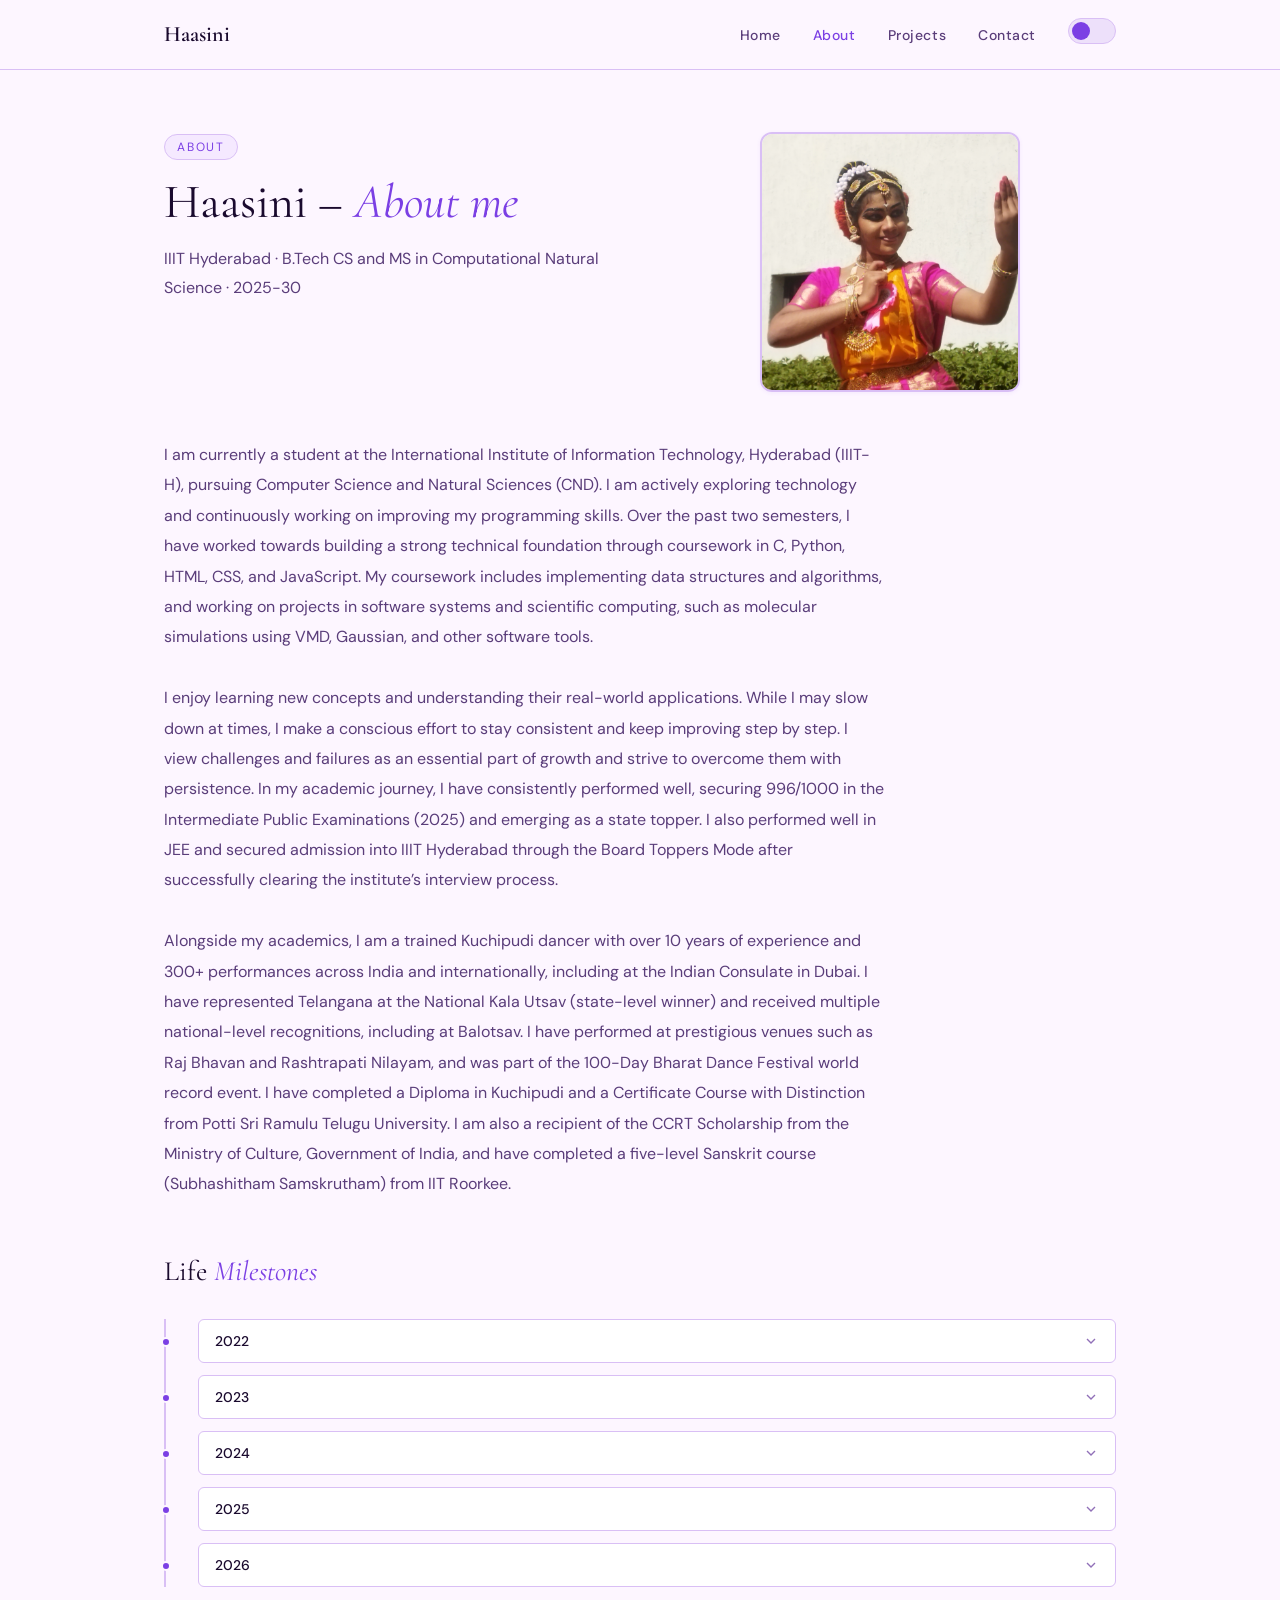
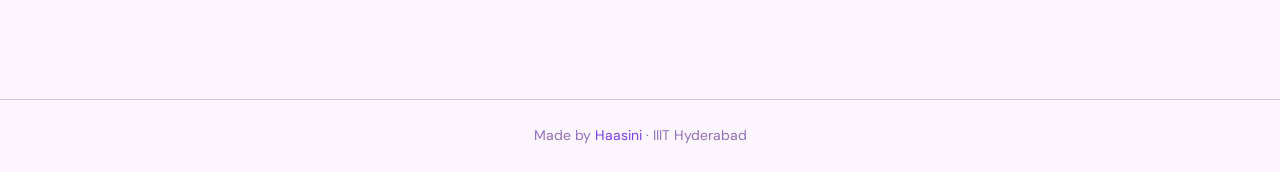
==== about.html @ a5811882 "my personal website" ====
<!DOCTYPE html>
<html lang="en" data-theme="light">
<head>
  <meta charset="UTF-8" />
  <meta name="viewport" content="width=device-width, initial-scale=1.0" />
  <meta name="description" content="About Haasini — CS student, background, and life journey." />
  <title>About — Haasini</title>
  <link rel="stylesheet" href="css/style.css" />
</head>
<body>

  <nav role="navigation" aria-label="Main navigation">
    <div class="nav-inner">
      <a href="index.html" class="nav-logo" aria-label="Home">Haasini</a>
      <ul id="nav-links" class="nav-links" role="list">
        <li><a href="index.html">Home</a></li>
        <li><a href="about.html">About</a></li>
        <li><a href="projects.html">Projects</a></li>
        <li><a href="contact.html">Contact</a></li>
        <li>
          <button class="theme-toggle" id="theme-toggle" aria-label="Toggle dark mode"></button>
        </li>
      </ul>
      <button class="nav-hamburger" id="nav-hamburger" aria-expanded="false" aria-controls="nav-links" aria-label="Open menu">
        <span></span><span></span><span></span>
      </button>
    </div>
  </nav>

  <main>

    <section class="page-hero" aria-labelledby="about-title">
      <div class="page-hero-text">
        <span class="page-tag">About</span>
        <h1 class="page-title" id="about-title">Haasini – <em>About me</em></h1>
        <p style="color: var(--color-text-secondary); font-size: var(--text-base); line-height: 1.8;">
          IIIT Hyderabad · B.Tech CS and MS in Computational Natural Science · 2025-30
        </p>
      </div>
      <div class="about-pfp-wrap">
        <img src="IMG_20221206_122355.jpg" alt="Haasini performing Kuchipudi" class="about-pfp" />
      </div>
    </section>

    <div class="about-body">


      <article class="about-statement reveal" aria-label="Personal statement">
        <p>
          I am currently a student at the International Institute of 
          Information Technology, Hyderabad (IIIT-H), pursuing Computer
           Science and Natural Sciences (CND). I am actively exploring technology and 
           continuously working on improving my programming skills. Over the past two 
           semesters, I have worked towards building a strong technical foundation through
            coursework in C, Python, HTML, CSS, and JavaScript. My coursework includes
             implementing data structures and algorithms, and working on projects in software 
             systems and scientific computing, such as molecular simulations
              using VMD, Gaussian, and other software tools.
        </p>
        <br>
        <p>
I enjoy learning new concepts and understanding
 their real-world applications. While I may slow down at times, I make a conscious 
 effort to stay consistent and keep improving step by step. I view challenges and 
 failures as an essential part of growth and strive to overcome them with persistence.

In my academic journey, I have consistently performed well, securing 996/1000 in
 the Intermediate Public Examinations (2025) and emerging as a state topper. I also
  performed well in JEE and secured admission into IIIT Hyderabad through the Board 
  Toppers Mode after successfully clearing the institute’s interview process.
        </p>
        <br>
        <p>
          Alongside my academics, I am a trained Kuchipudi dancer with over 10 years
           of experience and 300+ performances across India and internationally, including
            at the Indian Consulate in Dubai. I have represented Telangana at the National
             Kala Utsav (state-level winner) and received multiple national-level recognitions,
              including at Balotsav. I have performed at prestigious venues such as Raj Bhavan
               and Rashtrapati Nilayam, and was part of the 100-Day Bharat Dance Festival world 
               record event. I have completed a Diploma in Kuchipudi and a Certificate Course 
               with Distinction from Potti Sri Ramulu Telugu University. I am also a recipient
                of the CCRT Scholarship from the Ministry of Culture, Government of India, and 
                have completed a five-level Sanskrit course (Subhashitham Samskrutham) from IIT Roorkee.
        </p>
      </article>

    
      <section class="timeline-section reveal" aria-labelledby="timeline-title">
        <h2 id="timeline-title">Life <em style="font-style:italic; color:var(--color-accent)">Milestones</em></h2>
        


        <ul class="timeline-list" role="list">

          <li class="timeline-item" aria-expanded="false">
            <button data-timeline="1" aria-controls="tl-body-1">
              
              <span>2022</span>
              <svg class="timeline-chevron" width="16" height="16" viewBox="0 0 24 24" fill="none" stroke="currentColor" stroke-width="2" aria-hidden="true"><path d="M6 9l6 6 6-6"/></svg>
            </button>
            <div class="timeline-body" id="tl-body-1" role="region" aria-label="Born in Hyderabad details">
              <div class="timeline-body-inner">
              Selected for CCRT scholorship from Ministry of Culture,GOI.
              Also, Honoured by Cabinet Minister Kishan Reddy for winning state first prize in Essay writing competition.
              </div>
            </div>
          </li>

          <li class="timeline-item" aria-expanded="false">
            <button data-timeline="2" aria-controls="tl-body-2">

              <span>2023</span>
              <svg class="timeline-chevron" width="16" height="16" viewBox="0 0 24 24" fill="none" stroke="currentColor" stroke-width="2" aria-hidden="true"><path d="M6 9l6 6 6-6"/></svg>
            </button>
            <div class="timeline-body" id="tl-body-2" role="region" aria-label="First line of code details">
              <div class="timeline-body-inner">
Performed at Indian Consulate oF Dubai.
                Completed my 10th grade with 10 CGPA.And also finished Certificate course in Kuchipudi with Distinction
              </div>
            </div>
          </li>

          <li class="timeline-item" aria-expanded="false">
            <button data-timeline="3" aria-controls="tl-body-3">

              <span>2024</span>
              <svg class="timeline-chevron" width="16" height="16" viewBox="0 0 24 24" fill="none" stroke="currentColor" stroke-width="2" aria-hidden="true"><path d="M6 9l6 6 6-6"/></svg>
            </button>
            <div class="timeline-body" id="tl-body-3" role="region" aria-label="Olympiad details">
              <div class="timeline-body-inner">
                Started preperation for competitive examinations like JEE during my Intermediate first year.
                Performed in various states including Kerala,New Delhi,Andhra Pradesh,
                 Maharastra in prestigious events like National Level Kalautsav-2024, Thrissur Dance festival etc.           </div>
            </div>
          </li>

          <li class="timeline-item" aria-expanded="false">
            <button data-timeline="4" aria-controls="tl-body-4">
              <span>2025</span>
              <svg class="timeline-chevron" width="16" height="16" viewBox="0 0 24 24" fill="none" stroke="currentColor" stroke-width="2" aria-hidden="true"><path d="M6 9l6 6 6-6"/></svg>
            </button>
            <div class="timeline-body" id="tl-body-4" role="region" aria-label="IIIT Hyderabad details">
              <div class="timeline-body-inner">
Achieved state topper distinction in Intermediate Public Examinations (2025) with a score of 996/1000.
Secured admission into IIIT Hyderabad (CND) through the Board Toppers Mode after successfully clearing the institute’s interview process.
I started my journey in computer science and coding with curiosity and determination.
              </div>
            </div>
          </li>

          <li class="timeline-item" aria-expanded="false">
            <button data-timeline="5" aria-controls="tl-body-5">

              <span>2026</span>
              <svg class="timeline-chevron" width="16" height="16" viewBox="0 0 24 24" fill="none" stroke="currentColor" stroke-width="2" aria-hidden="true"><path d="M6 9l6 6 6-6"/></svg>
            </button>
            <div class="timeline-body" id="tl-body-5" role="region" aria-label="Open source contribution details">
              <div class="timeline-body-inner">
                Although I initially faced challenges in learning programming languages,
                 I gradually overcame them through persistent effort. Over time, I developed
                 \ a genuine interest in coding and began exploring small projects and 
                 practicing data structures and algorithms to strengthen my skills.
              </div>
            </div>
          </li>

        </ul>
      </section>

    </div>
  </main>

  <footer>
    <p>Made by <a href="about.html">Haasini</a> · IIIT Hyderabad </p>
  </footer>

  <script src="js/nav.js"></script>
  <script src="js/about.js"></script>
  <script>
    initTheme();
    initNav();
    initTimeline();
    initScrollReveal();
  </script>
</body>
</html>
---- css/style.css ----
@import url('https://fonts.googleapis.com/css2?family=Cormorant+Garamond:ital,wght@0,400;0,600;1,400&family=DM+Sans:wght@300;400;500&display=swap');

:root {

  --color-bg:             #fdf6ff;
  --color-surface:        #f5e9ff;
  --color-surface-alt:    #ede0fa;
  --color-border:         #d9bff5;
  --color-text-primary:   #1a0a2e;
  --color-text-secondary: #5a3d7a;
  --color-text-muted:     #9070b8;
  --color-accent:         #7b3fe4;
  --color-accent-soft:    #c084fc;
  --color-pink:           #f472b6;
  --color-pink-soft:      #fce7f3;
  --color-link:           #7b3fe4;
  --color-nav-bg:         rgba(253, 246, 255, 0.92);
  --color-card-bg:        #ffffff;
  --color-tag-bg:         #ede0fa;
  --color-tag-text:       #6d28d9;
  --color-success:        #10b981;


  --text-xs:   0.75rem;
  --text-sm:   0.875rem;
  --text-base: 1rem;
  --text-lg:   1.125rem;
  --text-xl:   1.375rem;
  --text-2xl:  1.75rem;
  --text-3xl:  2.25rem;
  --text-4xl:  3rem;
  --text-5xl:  4rem;

  --space-1:  0.25rem;
  --space-2:  0.5rem;
  --space-3:  0.75rem;
  --space-4:  1rem;
  --space-6:  1.5rem;
  --space-8:  2rem;
  --space-10: 2.5rem;
  --space-12: 3rem;
  --space-16: 4rem;
  --space-24: 6rem;

  --radius-sm:   6px;
  --radius-md:   12px;
  --radius-lg:   18px;
  --radius-pill: 999px;
  --shadow-sm:   0 1px 4px rgba(123, 63, 228, 0.07);
  --shadow-md:   0 3px 12px rgba(123, 63, 228, 0.11);
  --transition-theme: background-color 500ms ease, color 500ms ease,
                      border-color 500ms ease, box-shadow 500ms ease;
  --font-display: 'Cormorant Garamond', serif;
  --font-body:    'DM Sans', sans-serif;
}

[data-theme="dark"] {
  --color-bg:             #0e0818;
  --color-surface:        #1a1028;
  --color-surface-alt:    #241535;
  --color-border:         #3d2260;
  --color-text-primary:   #f0e6ff;
  --color-text-secondary: #c4a8e8;
  --color-text-muted:     #8b6baa;
  --color-accent:         #a855f7;
  --color-accent-soft:    #d8b4fe;
  --color-pink:           #f9a8d4;
  --color-pink-soft:      #3d1a2e;
  --color-link:           #c084fc;
  --color-nav-bg:         rgba(14, 8, 24, 0.92);
  --color-card-bg:        #1a1028;
  --color-tag-bg:         #2d1a4a;
  --color-tag-text:       #c084fc;
  --color-success:        #34d399;
}


*, *::before, *::after { box-sizing: border-box; margin: 0; padding: 0; }

html { scroll-behavior: smooth; font-size: 16px; }

body {
  font-family: var(--font-body);
  font-size: var(--text-base);
  line-height: 1.7;
  color: var(--color-text-primary);
  background-color: var(--color-bg);
  transition: var(--transition-theme);
  min-height: 100vh;
}

img { max-width: 100%; height: auto; display: block; }
a { color: var(--color-link); text-decoration: none; }
a:hover { text-decoration: underline; }
ul { list-style: none; }
button { cursor: pointer; font-family: var(--font-body); border: none; background: none; }

:focus-visible {
  outline: 2px solid var(--color-accent);
  outline-offset: 3px;
  border-radius: var(--radius-sm);
}


.container {
  max-width: 1000px;
  margin: 0 auto;
  padding: 0 var(--space-6);
}

nav {
  position: fixed;
  top: 0; left: 0; right: 0;
  z-index: 100;
  background: var(--color-nav-bg);
  backdrop-filter: blur(10px);
  -webkit-backdrop-filter: blur(10px);
  border-bottom: 1px solid var(--color-border);
  transition: var(--transition-theme);
}

.nav-inner {
  display: flex;
  align-items: center;
  justify-content: space-between;
  padding: var(--space-4) var(--space-6);
  max-width: 1000px;
  margin: 0 auto;
}

.nav-logo {
  font-family: var(--font-display);
  font-size: var(--text-xl);
  font-weight: 600;
  color: var(--color-text-primary);
  text-decoration: none;
}

.nav-links {
  display: flex;
  align-items: center;
  gap: var(--space-8);
}

.nav-links a {
  font-size: var(--text-sm);
  font-weight: 500;
  color: var(--color-text-secondary);
  letter-spacing: 0.04em;
  text-decoration: none;
  transition: color 200ms ease;
}

.nav-links a:hover,
.nav-links a.active { color: var(--color-accent); }

.theme-toggle {
  width: 48px;
  height: 26px;
  border-radius: var(--radius-pill);
  background: var(--color-surface-alt);
  border: 1px solid var(--color-border);
  position: relative;
  transition: background 500ms ease, border-color 500ms ease;
}

.theme-toggle::after {
  content: '';
  position: absolute;
  top: 3px; left: 3px;
  width: 18px; height: 18px;
  border-radius: 50%;
  background: var(--color-accent);
  transition: transform 500ms ease;
}

[data-theme="dark"] .theme-toggle::after { transform: translateX(22px); }

.nav-hamburger {
  display: none;
  flex-direction: column;
  gap: 5px;
  padding: var(--space-2);
}

.nav-hamburger span {
  display: block;
  width: 22px; height: 2px;
  background: var(--color-text-primary);
  transition: all 250ms ease;
}


main { padding-top: 68px; }


.hero {
  max-width: 1000px;
  margin: 0 auto;
  padding: var(--space-16) var(--space-6) var(--space-12);
  display: grid;
  grid-template-columns: 1fr 1fr;
  gap: var(--space-12);
  align-items: center;
  animation: fadeIn 0.5s ease both;
}

.hero-greeting {
  font-size: var(--text-sm);
  font-weight: 500;
  letter-spacing: 0.12em;
  text-transform: uppercase;
  color: var(--color-accent);
  margin-bottom: var(--space-3);
}

.hero-name {
  font-family: var(--font-display);
  font-size: clamp(2.5rem, 6vw, var(--text-5xl));
  font-weight: 400;
  line-height: 1.1;
  color: var(--color-text-primary);
  margin-bottom: var(--space-3);
}

.hero-name em { font-style: italic; color: var(--color-accent); }

.hero-typed-wrap {
  font-size: var(--text-lg);
  font-family: var(--font-display);
  color: var(--color-text-secondary);
  min-height: 2rem;
  margin-bottom: var(--space-6);
}

.typed-cursor {
  display: inline-block;
  width: 2px;
  height: 1em;
  background: var(--color-pink);
  margin-left: 2px;
  vertical-align: middle;
  animation: blink 1s step-end infinite;
}

@keyframes blink {
  0%, 100% { opacity: 1; }
  50%       { opacity: 0; }
}

.hero-desc {
  font-size: var(--text-base);
  color: var(--color-text-secondary);
  max-width: 440px;
  line-height: 1.8;
  margin-bottom: var(--space-8);
}

.hero-cta {
  display: flex;
  gap: var(--space-4);
  flex-wrap: wrap;
}

.hero-image-wrap {
  display: flex;
  justify-content: center;
}

.hero-avatar {
  width: 300px; height: 300px;
  border-radius: var(--radius-lg);
  object-fit: cover;
  border: 2px solid var(--color-border);
  box-shadow: var(--shadow-md);
}

.hero-avatar-placeholder {
  width: 300px; height: 300px;
  border-radius: var(--radius-lg);
  background: var(--color-surface);
  border: 2px solid var(--color-border);
  display: flex;
  align-items: center;
  justify-content: center;
  flex-direction: column;
  gap: var(--space-3);
}

.hero-avatar-placeholder svg { opacity: 0.35; color: var(--color-accent); }
.hero-avatar-placeholder span { font-size: var(--text-sm); color: var(--color-text-muted); }


.btn {
  display: inline-flex;
  align-items: center;
  gap: var(--space-2);
  padding: 0.6rem 1.4rem;
  border-radius: var(--radius-pill);
  font-size: var(--text-sm);
  font-weight: 500;
  transition: opacity 180ms ease, box-shadow 180ms ease;
  text-decoration: none;
}

.btn:hover { opacity: 0.82; text-decoration: none; }

.btn-primary {
  background: var(--color-accent);
  color: #fff;
  box-shadow: 0 2px 8px rgba(123, 63, 228, 0.22);
}

.btn-outline {
  border: 1.5px solid var(--color-border);
  color: var(--color-text-primary);
}

.btn-outline:hover {
  border-color: var(--color-accent);
  color: var(--color-accent);
  opacity: 1;
}


.section-label {
  font-size: var(--text-xs);
  letter-spacing: 0.18em;
  text-transform: uppercase;
  color: var(--color-accent);
  font-weight: 500;
  margin-bottom: var(--space-2);
}

.section-title {
  font-family: var(--font-display);
  font-size: var(--text-3xl);
  font-weight: 400;
  color: var(--color-text-primary);
  margin-bottom: var(--space-8);
  line-height: 1.2;
}

.section-title em { font-style: italic; color: var(--color-accent); }


.skills-section {
  background: var(--color-surface);
  padding: var(--space-16) var(--space-6);
  transition: var(--transition-theme);
}

.skills-grid {
  display: grid;
  grid-template-columns: repeat(3, 1fr);
  gap: var(--space-6);
  max-width: 1000px;
  margin: 0 auto;
}

.skill-card {
  background: var(--color-card-bg);
  border: 1px solid var(--color-border);
  border-radius: var(--radius-md);
  padding: var(--space-6);
  transition: box-shadow 200ms ease, var(--transition-theme);
}

.skill-card:hover { box-shadow: var(--shadow-md); }
.skill-icon { font-size: 1.6rem; margin-bottom: var(--space-3); }

.skill-name {
  font-family: var(--font-display);
  font-size: var(--text-xl);
  font-weight: 400;
  color: var(--color-text-primary);
  margin-bottom: var(--space-2);
}

.skill-desc { font-size: var(--text-sm); color: var(--color-text-muted); line-height: 1.6; }


.featured-section {
  padding: var(--space-16) var(--space-6);
  max-width: 1000px;
  margin: 0 auto;
}

.featured-grid {
  display: grid;
  grid-template-columns: 2fr 1fr;
  grid-template-rows: auto auto;
  gap: var(--space-6);
}


.project-card {
  background: var(--color-card-bg);
  border: 1px solid var(--color-border);
  border-radius: var(--radius-md);
  padding: var(--space-6);
  display: flex;
  flex-direction: column;
  gap: var(--space-3);
  transition: box-shadow 200ms ease, var(--transition-theme);
}

.project-card:hover { box-shadow: var(--shadow-md); }
.project-card.hidden { display: none; }

.project-number {
  font-family: var(--font-display);
  font-size: var(--text-2xl);
  font-weight: 300;
  color: var(--color-border);
  line-height: 1;
}

.project-title {
  font-family: var(--font-display);
  font-size: var(--text-xl);
  font-weight: 400;
  color: var(--color-text-primary);
}

.project-desc { font-size: var(--text-sm); color: var(--color-text-secondary); line-height: 1.7; flex: 1; }

.project-tags { display: flex; flex-wrap: wrap; gap: var(--space-2); }

.tag {
  font-size: var(--text-xs);
  font-weight: 500;
  padding: 2px 10px;
  border-radius: var(--radius-pill);
  background: var(--color-tag-bg);
  color: var(--color-tag-text);
  transition: var(--transition-theme);
}

.project-meta {
  display: flex;
  flex-direction: column;
  gap: var(--space-3);
  padding-top: var(--space-4);
  border-top: 1px solid var(--color-border);
}

.project-meta-item { font-size: var(--text-xs); color: var(--color-text-muted); line-height: 1.6; }

.project-meta-item strong {
  color: var(--color-text-secondary);
  display: block;
  margin-bottom: 2px;
  font-size: var(--text-sm);
}


.page-hero {
  padding: var(--space-16) var(--space-6) var(--space-12);
  max-width: 1000px;
  margin: 0 auto;
  display: grid;
  grid-template-columns: 1fr 1fr;
  gap: var(--space-12);
  align-items: start;
  animation: fadeIn 0.5s ease both;
}

.page-tag {
  display: inline-block;
  font-size: var(--text-xs);
  letter-spacing: 0.15em;
  text-transform: uppercase;
  color: var(--color-accent);
  background: var(--color-surface);
  border: 1px solid var(--color-border);
  padding: 2px 12px;
  border-radius: var(--radius-pill);
  margin-bottom: var(--space-4);
}

.page-title {
  font-family: var(--font-display);
  font-size: var(--text-4xl);
  font-weight: 400;
  line-height: 1.1;
  color: var(--color-text-primary);
  margin-bottom: var(--space-4);
}

.page-title em { font-style: italic; color: var(--color-accent); }

.about-pfp-wrap { display: flex; justify-content: center; }

.about-pfp {
  width: 260px; height: 260px;
  border-radius: var(--radius-md);
  object-fit: cover;
  border: 2px solid var(--color-border);
  box-shadow: var(--shadow-sm);
}

.about-pfp-placeholder {
  width: 260px; height: 260px;
  border-radius: var(--radius-md);
  background: var(--color-surface);
  border: 2px solid var(--color-border);
  display: flex;
  align-items: center;
  justify-content: center;
  flex-direction: column;
  gap: var(--space-3);
}

.about-pfp-placeholder svg { opacity: 0.4; color: var(--color-accent); }
.about-pfp-placeholder span { font-size: var(--text-sm); color: var(--color-text-muted); }


.about-body {
  padding: 0 var(--space-6) var(--space-16);
  max-width: 1000px;
  margin: 0 auto;
}

.about-statement {
  font-size: var(--text-base);
  line-height: 1.9;
  color: var(--color-text-secondary);
  max-width: 720px;
  margin-bottom: var(--space-12);
}

.timeline-section { margin-bottom: var(--space-12); }

.timeline-section h2 {
  font-family: var(--font-display);
  font-size: var(--text-2xl);
  font-weight: 400;
  color: var(--color-text-primary);
  margin-bottom: var(--space-6);
}

.timeline-list {
  border-left: 2px solid var(--color-border);
  padding-left: var(--space-8);
}

.timeline-item { position: relative; margin-bottom: var(--space-3); }

.timeline-item::before {
  content: '';
  position: absolute;
  left: calc(-1 * var(--space-8) - 5px);
  top: 18px;
  width: 10px; height: 10px;
  border-radius: 50%;
  background: var(--color-accent);
  border: 2px solid var(--color-bg);
}

.timeline-item button {
  width: 100%;
  text-align: left;
  padding: var(--space-3) var(--space-4);
  background: var(--color-card-bg);
  border: 1px solid var(--color-border);
  border-radius: var(--radius-sm);
  color: var(--color-text-primary);
  font-size: var(--text-sm);
  font-weight: 500;
  display: flex;
  align-items: center;
  gap: var(--space-3);
  transition: border-color 180ms ease;
}

.timeline-item button:hover { border-color: var(--color-accent); }

.timeline-year {
  font-size: var(--text-xs);
  letter-spacing: 0.08em;
  color: var(--color-accent);
  flex-shrink: 0;
  min-width: 36px;
}

.timeline-chevron {
  margin-left: auto;
  transition: transform 300ms ease;
  color: var(--color-text-muted);
  flex-shrink: 0;
}

.timeline-item[aria-expanded="true"] .timeline-chevron { transform: rotate(180deg); }

.timeline-body { max-height: 0; overflow: hidden; transition: max-height 400ms ease; }

.timeline-body-inner {
  padding: var(--space-3) var(--space-4);
  font-size: var(--text-sm);
  color: var(--color-text-secondary);
  line-height: 1.7;
  border: 1px solid var(--color-border);
  border-top: none;
  border-radius: 0 0 var(--radius-sm) var(--radius-sm);
  background: var(--color-surface);
}


.projects-hero {
  padding: var(--space-16) var(--space-6) var(--space-8);
  max-width: 1000px;
  margin: 0 auto;
  animation: fadeIn 0.5s ease both;
}

.filter-bar {
  display: flex;
  flex-wrap: wrap;
  gap: var(--space-2);
  align-items: center;
  padding: 0 var(--space-6);
  max-width: 1000px;
  margin: 0 auto var(--space-6);
}

.filter-label { font-size: var(--text-sm); color: var(--color-text-muted); font-weight: 500; }

.filter-btn {
  padding: 4px 14px;
  border-radius: var(--radius-pill);
  font-size: var(--text-sm);
  border: 1.5px solid var(--color-border);
  color: var(--color-text-secondary);
  background: transparent;
  transition: border-color 180ms ease, color 180ms ease, background 180ms ease;
}

.filter-btn:hover { border-color: var(--color-accent); color: var(--color-accent); }
.filter-btn.active { background: var(--color-accent); border-color: var(--color-accent); color: #fff; }

.filter-clear {
  padding: 4px 14px;
  border-radius: var(--radius-pill);
  font-size: var(--text-sm);
  color: var(--color-pink);
  border: 1.5px solid var(--color-pink);
  background: transparent;
  transition: all 180ms ease;
  display: none;
}

.filter-clear.visible { display: inline-flex; }
.filter-clear:hover { background: var(--color-pink); color: #fff; }

.projects-grid {
  display: grid;
  grid-template-columns: repeat(2, 1fr);
  gap: var(--space-6);
  padding: 0 var(--space-6);
  max-width: 1000px;
  margin: 0 auto var(--space-16);
}


.contact-wrap {
  padding: var(--space-16) var(--space-6);
  max-width: 1000px;
  margin: 0 auto;
  display: grid;
  grid-template-columns: 1fr 1.3fr;
  gap: var(--space-12);
  align-items: start;
  animation: fadeIn 0.5s ease both;
}

.contact-links { display: flex; flex-direction: column; gap: var(--space-3); margin-top: var(--space-6); }

.contact-link {
  display: flex;
  align-items: center;
  gap: var(--space-3);
  padding: var(--space-3) var(--space-4);
  background: var(--color-card-bg);
  border: 1px solid var(--color-border);
  border-radius: var(--radius-sm);
  color: var(--color-text-secondary);
  font-size: var(--text-sm);
  transition: border-color 180ms ease, color 180ms ease;
  text-decoration: none;
}

.contact-link:hover { border-color: var(--color-accent); color: var(--color-accent); text-decoration: none; }

.contact-link-icon {
  width: 32px; height: 32px;
  border-radius: var(--radius-sm);
  background: var(--color-surface);
  display: flex;
  align-items: center;
  justify-content: center;
  flex-shrink: 0;
}

.contact-form-wrap h2 {
  font-family: var(--font-display);
  font-size: var(--text-2xl);
  font-weight: 400;
  color: var(--color-text-primary);
  margin-bottom: var(--space-6);
}

.contact-form {
  background: var(--color-card-bg);
  border: 1px solid var(--color-border);
  border-radius: var(--radius-md);
  padding: var(--space-6);
  display: flex;
  flex-direction: column;
  gap: var(--space-5);
}

.form-group { display: flex; flex-direction: column; gap: var(--space-2); }

.form-group label { font-size: var(--text-sm); font-weight: 500; color: var(--color-text-secondary); }

.form-group input,
.form-group textarea {
  padding: var(--space-3) var(--space-4);
  background: var(--color-surface);
  border: 1.5px solid var(--color-border);
  border-radius: var(--radius-sm);
  color: var(--color-text-primary);
  font-family: var(--font-body);
  font-size: var(--text-sm);
  transition: border-color 180ms ease;
  resize: vertical;
}

.form-group input:focus,
.form-group textarea:focus { outline: none; border-color: var(--color-accent); }

.form-group input.error,
.form-group textarea.error { border-color: #ef4444; }

.form-error { font-size: var(--text-xs); color: #ef4444; display: none; }
.form-error.visible { display: block; }

.form-success {
  display: none;
  flex-direction: column;
  align-items: center;
  gap: var(--space-4);
  padding: var(--space-12);
  text-align: center;
}

.form-success.visible { display: flex; }
.form-success svg { color: var(--color-success); }
.form-success h3 { font-family: var(--font-display); font-size: var(--text-2xl); font-weight: 400; }
.form-success p { color: var(--color-text-muted); font-size: var(--text-sm); }


footer {
  border-top: 1px solid var(--color-border);
  padding: var(--space-6);
  text-align: center;
  color: var(--color-text-muted);
  font-size: var(--text-sm);
  transition: var(--transition-theme);
}

footer a { color: var(--color-accent); }


.reveal { opacity: 0; transition: opacity 500ms ease; }
.reveal.visible { opacity: 1; }

@keyframes fadeIn {
  from { opacity: 0; }
  to   { opacity: 1; }
}


@media (prefers-reduced-motion: reduce) {
  *, *::before, *::after {
    animation-duration: 0.01ms !important;
    animation-iteration-count: 1 !important;
    transition-duration: 0.01ms !important;
  }
  .reveal { opacity: 1; }
}


@media (max-width: 768px) {
  .nav-links {
    display: none;
    position: fixed;
    top: 64px; left: 0; right: 0;
    background: var(--color-nav-bg);
    backdrop-filter: blur(10px);
    flex-direction: column;
    gap: 0;
    border-bottom: 1px solid var(--color-border);
    padding: var(--space-3) 0;
  }
  .nav-links.open { display: flex; }
  .nav-links a { padding: var(--space-3) var(--space-6); width: 100%; }
  .nav-hamburger { display: flex; }

  .hero {
    grid-template-columns: 1fr;
    padding: var(--space-10) var(--space-6) var(--space-8);
    gap: var(--space-8);
    text-align: center;
  }
  .hero-cta { justify-content: center; }
  .hero-desc { margin: 0 auto var(--space-6); }
  .hero-avatar, .hero-avatar-placeholder { width: 200px; height: 200px; }

  .skills-grid        { grid-template-columns: 1fr; }
  .featured-grid      { grid-template-columns: 1fr; }
  .projects-grid      { grid-template-columns: 1fr; }
  .page-hero          { grid-template-columns: 1fr; }
  .contact-wrap       { grid-template-columns: 1fr; }

  .section-title { font-size: var(--text-2xl); }
  .page-title    { font-size: var(--text-3xl); }
}


@media (min-width: 1024px) {
  .featured-grid .project-card:first-child {
    grid-column: 1;
    grid-row: 1 / 3;
  }
  .featured-grid .project-card:nth-child(2) {
    grid-column: 2;
    grid-row: 1;
  }
  .featured-grid .project-card:nth-child(3) {
    grid-column: 2;
    grid-row: 2;
  }
}
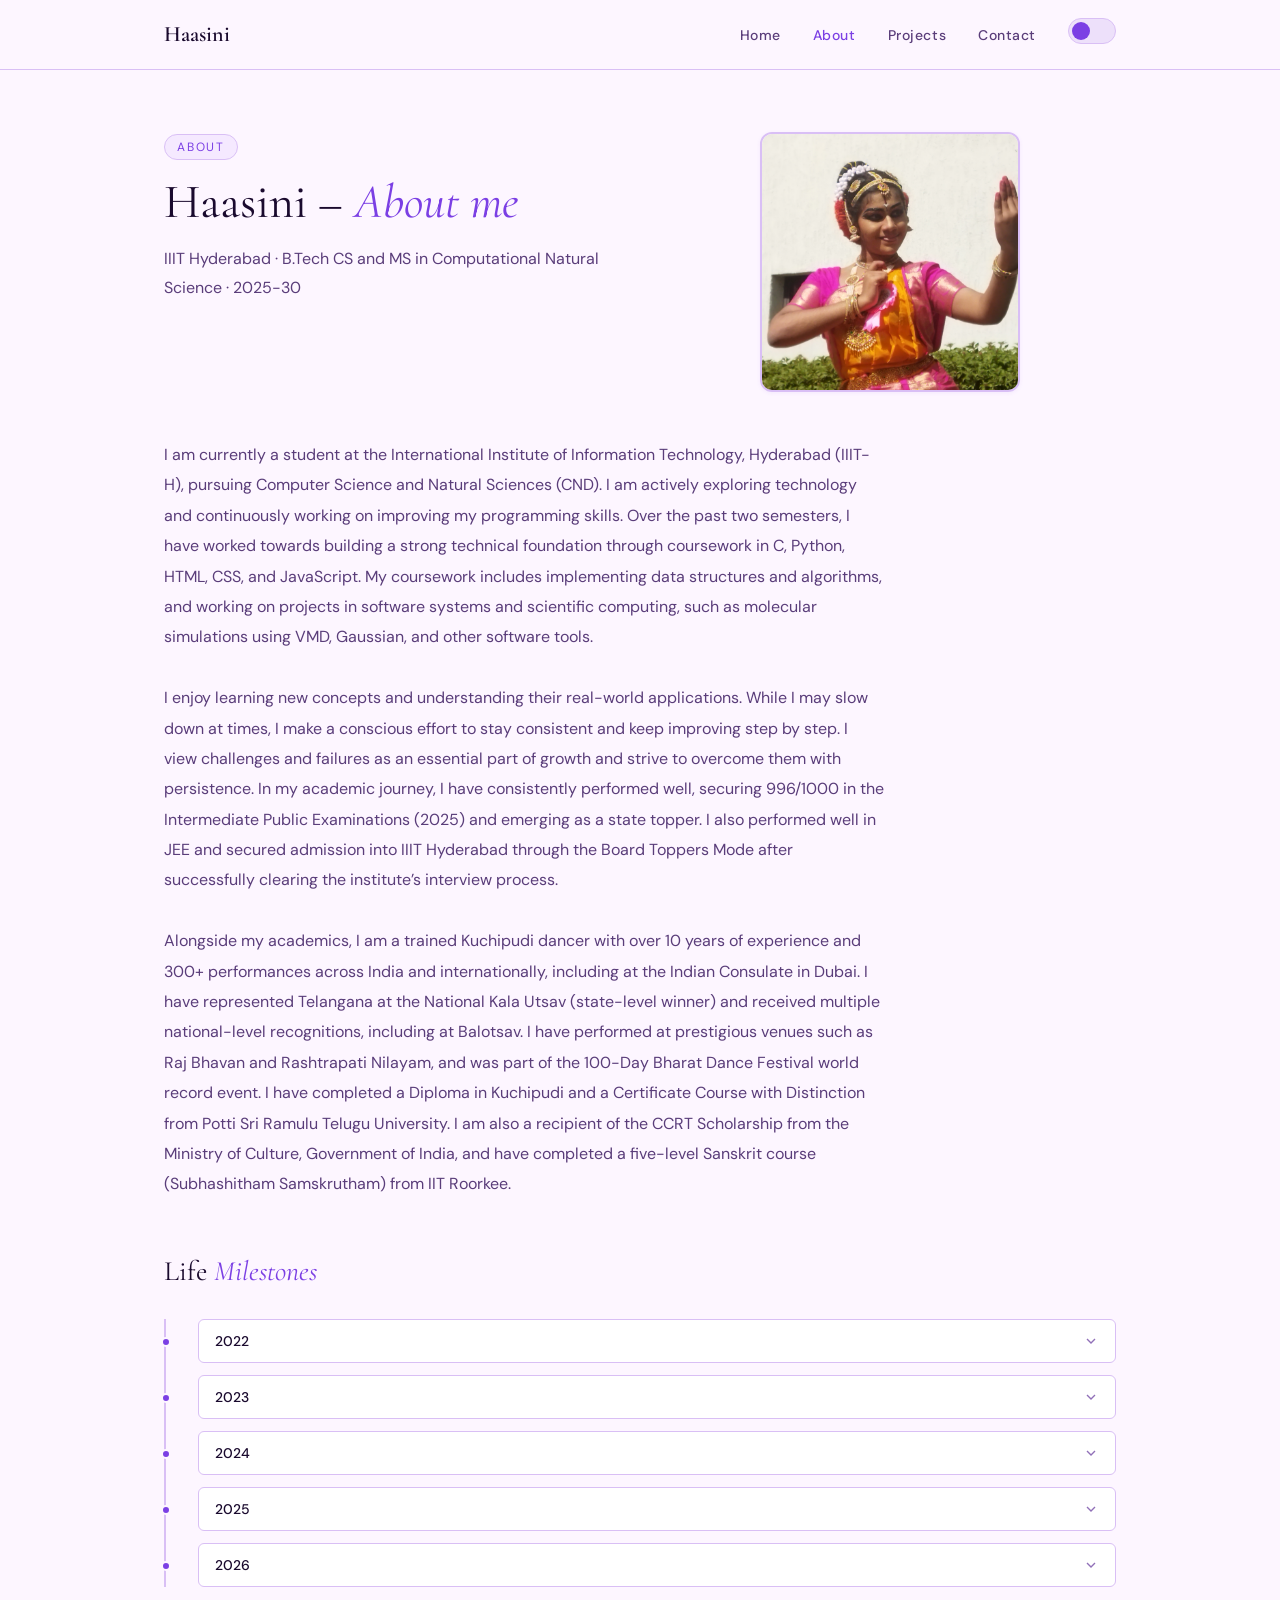
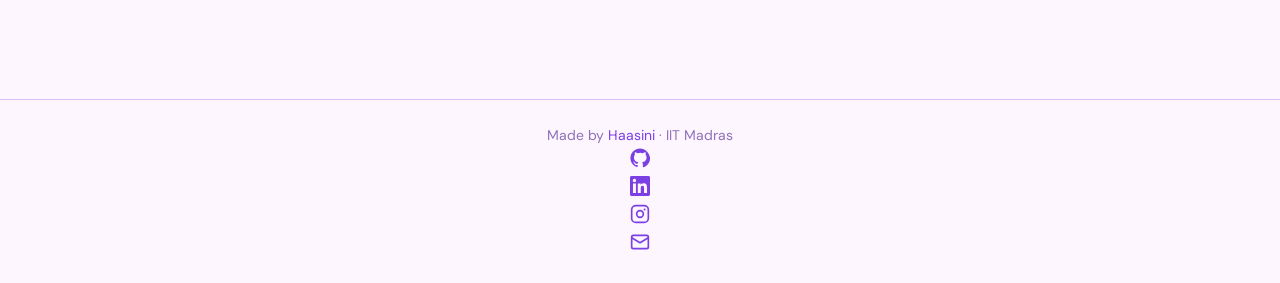
==== commit 8aed2e3c: "Update about.html" ====
--- a/about.html
+++ b/about.html
@@ -171,7 +171,21 @@
   </main>
 
   <footer>
-    <p>Made by <a href="about.html">Haasini</a> · IIIT Hyderabad </p>
+    <p>Made by <a href="about.html">Haasini</a> · IIT Madras </p>
+    <ul class="social-links" role="list">
+  <li><a href="https://github.com/haasinikattagani" target="_blank" rel="noopener noreferrer" aria-label="GitHub">
+    <svg width="20" height="20" viewBox="0 0 24 24" fill="currentColor" aria-hidden="true"><path d="M12 .5C5.7.5.5 5.7.5 12c0 5.1 3.3 9.4 7.9 10.9.6.1.8-.2.8-.6v-2c-3.2.7-3.9-1.5-3.9-1.5-.5-1.3-1.3-1.7-1.3-1.7-1.1-.7.1-.7.1-.7 1.2.1 1.8 1.2 1.8 1.2 1 1.8 2.7 1.3 3.4 1 .1-.8.4-1.3.7-1.6-2.6-.3-5.3-1.3-5.3-5.8 0-1.3.5-2.3 1.2-3.1-.1-.3-.5-1.5.1-3.1 0 0 1-.3 3.3 1.2a11.4 11.4 0 016 0c2.3-1.5 3.3-1.2 3.3-1.2.6 1.6.2 2.8.1 3.1.8.8 1.2 1.8 1.2 3.1 0 4.5-2.7 5.5-5.3 5.8.4.4.8 1.1.8 2.2v3.3c0 .4.2.7.8.6 4.6-1.5 7.9-5.8 7.9-10.9C23.5 5.7 18.3.5 12 .5z"/></svg>
+  </a></li>
+  <li><a href="https://www.linkedin.com/in/haasini-kattagani/" target="_blank" rel="noopener noreferrer" aria-label="LinkedIn">
+    <svg width="20" height="20" viewBox="0 0 24 24" fill="currentColor" aria-hidden="true"><path d="M20.45 20.45h-3.56v-5.57c0-1.33-.03-3.04-1.85-3.04-1.85 0-2.14 1.45-2.14 2.94v5.67H9.35V9h3.41v1.56h.05c.48-.9 1.64-1.85 3.37-1.85 3.6 0 4.27 2.37 4.27 5.46v6.28zM5.34 7.43a2.06 2.06 0 110-4.13 2.06 2.06 0 010 4.13zM7.12 20.45H3.55V9h3.57v11.45zM22.22 0H1.77C.79 0 0 .77 0 1.72v20.56C0 23.23.79 24 1.77 24h20.45c.98 0 1.78-.77 1.78-1.72V1.72C24 .77 23.2 0 22.22 0z"/></svg>
+  </a></li>
+  <li><a href="https://www.instagram.com/k.haasini_13/" target="_blank" rel="noopener noreferrer" aria-label="Instagram">
+    <svg width="20" height="20" viewBox="0 0 24 24" fill="none" stroke="currentColor" stroke-width="2" aria-hidden="true"><rect x="2" y="2" width="20" height="20" rx="5"/><circle cx="12" cy="12" r="4"/><circle cx="17.5" cy="6.5" r="1.2" fill="currentColor" stroke="none"/></svg>
+  </a></li>
+  <li><a href="lalithahaasini@gmail.com" aria-label="Email">
+    <svg width="20" height="20" viewBox="0 0 24 24" fill="none" stroke="currentColor" stroke-width="2" aria-hidden="true"><rect x="2" y="4" width="20" height="16" rx="2"/><path d="M2 7l10 6 10-6"/></svg>
+  </a></li>
+</ul>
   </footer>
 
   <script src="js/nav.js"></script>
@@ -183,4 +197,4 @@
     initScrollReveal();
   </script>
 </body>
-</html>+</html>
